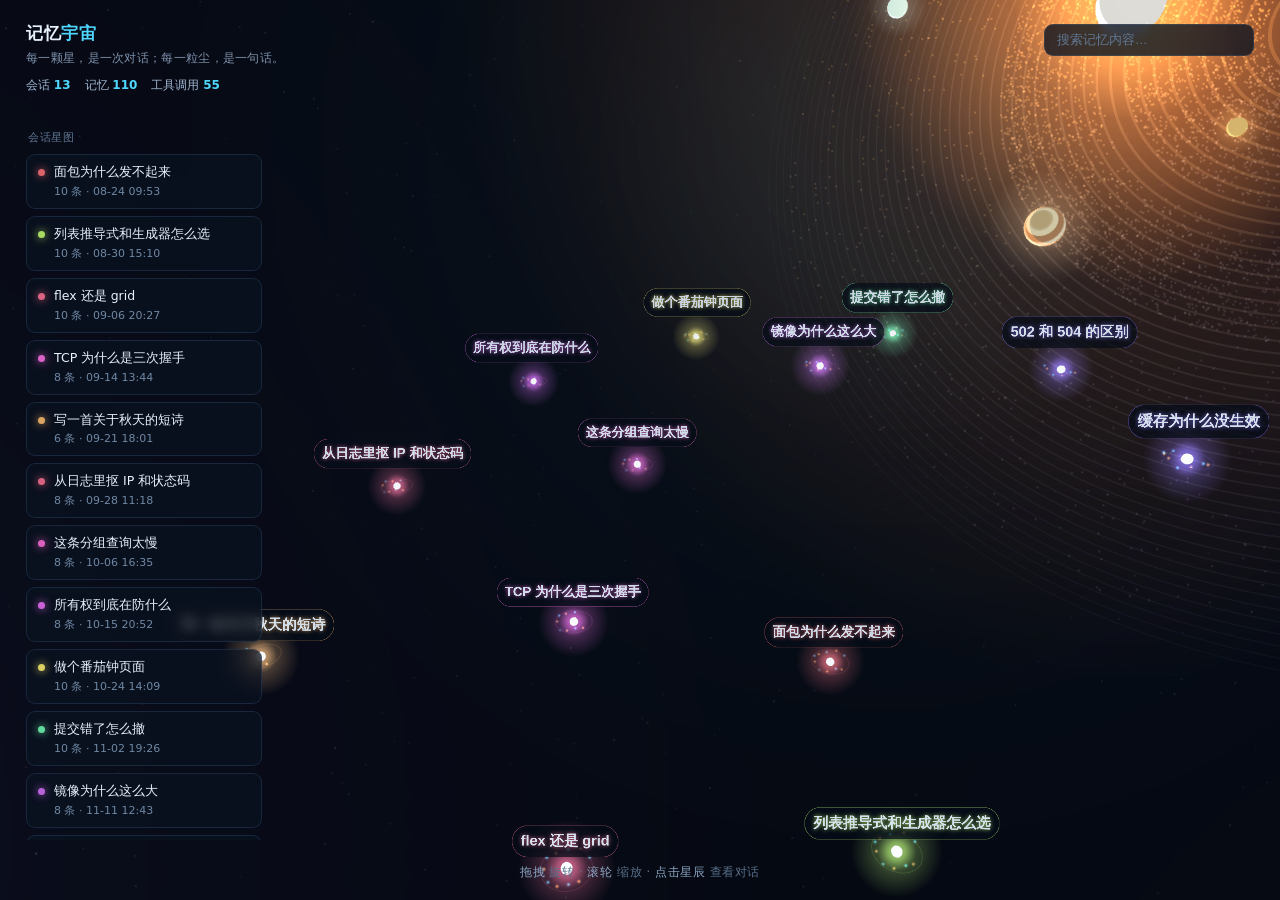
==== web/index.html @ a13488ad "Initial commit: 3D conversation star map (Memory Universe) Pure Three.js, no build step, no backend." ====
<!DOCTYPE html>
<html lang="zh-CN">
<head>
<meta charset="UTF-8">
<title>记忆宇宙 · Memory Universe</title>
<meta name="viewport" content="width=device-width,initial-scale=1">
<link rel="stylesheet" href="style.css">
</head>
<body>

<div class="hud">
  <div class="brand">
    <h1>记忆<b>宇宙</b></h1>
    <p>每一颗星，是一次对话；每一粒尘，是一句话。</p>
    <div class="stat">
      <span>会话 <i id="s-sessions">–</i></span>
      <span>记忆 <i id="s-msgs">–</i></span>
      <span>工具调用 <i id="s-tools">–</i></span>
    </div>
  </div>

  <div class="search">
    <input id="q" type="text" placeholder="搜索记忆内容…">
  </div>

  <div class="side">
    <p class="hint">会话星图</p>
    <div id="list"></div>
  </div>

  <div class="panel" id="panel">
    <button class="close" id="close">×</button>
    <div class="head">
      <div class="proj" id="p-proj"></div>
      <h2 id="p-title"></h2>
      <div class="meta" id="p-meta"></div>
    </div>
    <div class="msgs" id="msgs"></div>
  </div>

  <div class="tips">
    <b>拖拽</b> 旋转 · <b>滚轮</b> 缩放 · <b>点击星辰</b> 查看对话
  </div>
</div>

<script src="vendor/three.min.js"></script>
<script src="app.js"></script>
</body>
</html>
---- web/style.css ----
:root{
  --bg:#04060d;
  --fg:#e8f2ff;
  --dim:#7f93ad;
  --line:rgba(120,180,255,.14);
  --glass:rgba(10,18,32,.72);
  --accent:#4fd8ff;
  --warm:#ffb056;
}
*{box-sizing:border-box;}
html,body{margin:0;height:100%;overflow:hidden;background:var(--bg);color:var(--fg);
  font-family:"Microsoft YaHei","PingFang SC",system-ui,sans-serif;}
canvas{display:block;}

/* ---------- 顶部标题 ---------- */
.hud{position:fixed;inset:0;pointer-events:none;z-index:10;}
.brand{position:absolute;top:22px;left:26px;}
.brand h1{margin:0;font-size:17px;font-weight:600;letter-spacing:.5px;}
.brand h1 b{color:var(--accent);}
.brand p{margin:5px 0 0;font-size:12px;color:var(--dim);letter-spacing:.3px;}
.brand .stat{margin-top:10px;font-size:12px;color:#9fb6d0;display:flex;gap:14px;}
.brand .stat i{font-style:normal;color:var(--accent);font-weight:600;}

/* ---------- 左侧会话列表 ---------- */
.side{position:absolute;top:130px;left:26px;width:236px;max-height:calc(100% - 190px);
  overflow-y:auto;pointer-events:auto;}
.side::-webkit-scrollbar{width:4px;}
.side::-webkit-scrollbar-thumb{background:rgba(120,180,255,.25);border-radius:2px;}
.side .hint{font-size:11px;color:#5f7793;margin:0 0 9px 2px;letter-spacing:.5px;}
.item{display:flex;gap:9px;align-items:flex-start;padding:9px 11px;margin-bottom:7px;
  border:1px solid var(--line);border-radius:9px;background:var(--glass);
  cursor:pointer;transition:.18s;backdrop-filter:blur(6px);}
.item:hover{border-color:rgba(120,180,255,.4);transform:translateX(2px);}
.item.on{border-color:var(--accent);box-shadow:0 0 0 1px rgba(79,216,255,.35),0 0 22px rgba(79,216,255,.12);}
.item .dot{width:7px;height:7px;border-radius:50%;margin-top:5px;flex:0 0 auto;
  background:var(--accent);box-shadow:0 0 8px currentColor;}
.item .t{font-size:12.5px;line-height:1.35;overflow:hidden;text-overflow:ellipsis;
  display:-webkit-box;-webkit-line-clamp:2;-webkit-box-orient:vertical;}
.item .m{font-size:11px;color:#6f88a4;margin-top:3px;}

/* ---------- 右侧消息面板 ---------- */
.panel{position:absolute;top:0;right:0;width:min(430px,42vw);height:100%;
  background:linear-gradient(180deg,rgba(6,11,20,.94),rgba(6,11,20,.86));
  border-left:1px solid var(--line);backdrop-filter:blur(10px);
  transform:translateX(102%);transition:transform .32s cubic-bezier(.22,.8,.28,1);
  pointer-events:auto;display:flex;flex-direction:column;}
.panel.open{transform:translateX(0);}
.panel .head{padding:20px 22px 14px;border-bottom:1px solid var(--line);}
.panel .head .proj{font-size:11px;color:var(--accent);letter-spacing:.6px;}
.panel .head h2{margin:6px 0 0;font-size:16px;font-weight:600;line-height:1.4;}
.panel .head .meta{margin-top:8px;font-size:11.5px;color:#6f88a4;}
.panel .close{position:absolute;top:16px;right:18px;width:26px;height:26px;border:0;
  border-radius:7px;background:rgba(255,255,255,.06);color:#9fb6d0;font-size:15px;
  cursor:pointer;line-height:1;}
.panel .close:hover{background:rgba(255,255,255,.12);color:#fff;}
.msgs{flex:1;overflow-y:auto;padding:14px 18px 40px;}
.msgs::-webkit-scrollbar{width:5px;}
.msgs::-webkit-scrollbar-thumb{background:rgba(120,180,255,.22);border-radius:3px;}
.msg{margin-bottom:13px;padding-left:11px;border-left:2px solid rgba(120,180,255,.18);}
.msg.u{border-left-color:rgba(255,176,86,.55);}
.msg .who{font-size:10.5px;color:#6f88a4;letter-spacing:.5px;margin-bottom:4px;}
.msg.u .who{color:var(--warm);}
.msg .tx{font-size:12.8px;line-height:1.62;color:#cfdcea;white-space:pre-wrap;
  word-break:break-word;}
.msg .tx.clip{display:-webkit-box;-webkit-line-clamp:4;-webkit-box-orient:vertical;overflow:hidden;}
.msg .more{margin-top:5px;font-size:11px;color:var(--accent);cursor:pointer;opacity:.8;}
.msg .more:hover{opacity:1;text-decoration:underline;}
.msg.hl{background:rgba(79,216,255,.08);border-radius:6px;}

/* ---------- 底部提示 ---------- */
.tips{position:absolute;left:50%;bottom:20px;transform:translateX(-50%);
  font-size:11.5px;color:#59708a;letter-spacing:.6px;white-space:nowrap;}
.tips b{color:#8ba7c4;font-weight:500;}

/* ---------- 搜索 ---------- */
.search{position:absolute;top:24px;right:26px;pointer-events:auto;display:flex;gap:8px;}
.search input{width:210px;padding:8px 12px;border-radius:9px;border:1px solid var(--line);
  background:rgba(10,18,32,.8);color:var(--fg);font-size:12.5px;outline:none;
  backdrop-filter:blur(6px);}
.search input:focus{border-color:rgba(79,216,255,.5);}
.search input::placeholder{color:#5f7793;}
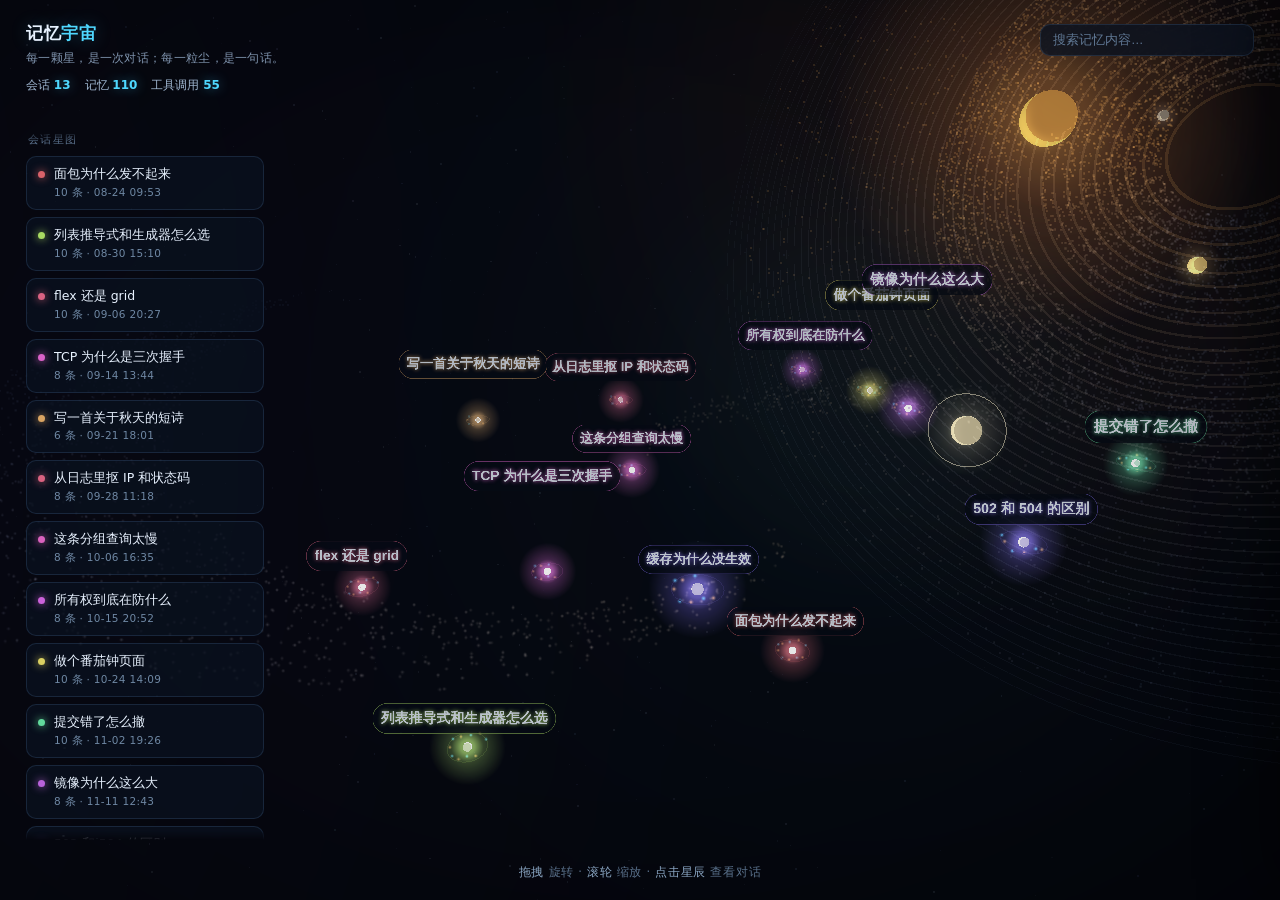
==== commit 299042fa: "feat: visual overhaul - hand-written bloom, galaxy spiral, warp intro, glassmorphism UI" ====
--- a/web/index.html
+++ b/web/index.html
@@ -3,10 +3,24 @@
 <head>
 <meta charset="UTF-8">
 <title>记忆宇宙 · Memory Universe</title>
-<meta name="viewport" content="width=device-width,initial-scale=1">
+<meta name="viewport" content="width=device-width,initial-scale=1,viewport-fit=cover">
+<meta name="color-scheme" content="dark">
+<meta name="theme-color" content="#04060d">
+<meta name="description" content="把对话记录渲染成可飞行、可点击的 3D 星图">
 <link rel="stylesheet" href="style.css">
 </head>
 <body>
+
+<!-- 开场：星际跃迁 -->
+<div id="boot">
+  <div class="boot-ring"></div>
+  <div class="boot-ring r2"></div>
+  <div class="boot-in">
+    <div class="boot-title">记忆<b>宇宙</b></div>
+    <div class="boot-sub">正在穿越记忆星云</div>
+    <div class="boot-bar"><i></i></div>
+  </div>
+</div>
 
 <div class="hud">
   <div class="brand">
@@ -20,16 +34,19 @@
   </div>
 
   <div class="search">
-    <input id="q" type="text" placeholder="搜索记忆内容…">
+    <input id="q" type="text" placeholder="搜索记忆内容…" spellcheck="false">
   </div>
 
-  <div class="side">
+  <button class="menu" id="menu" aria-label="会话列表">会话</button>
+
+  <div class="side" id="side">
     <p class="hint">会话星图</p>
     <div id="list"></div>
   </div>
 
   <div class="panel" id="panel">
-    <button class="close" id="close">×</button>
+    <span class="glow-edge" aria-hidden="true"></span>
+    <button class="close" id="close" aria-label="关闭">×</button>
     <div class="head">
       <div class="proj" id="p-proj"></div>
       <h2 id="p-title"></h2>
--- a/web/style.css
+++ b/web/style.css
@@ -6,76 +6,149 @@
   --glass:rgba(10,18,32,.72);
   --accent:#4fd8ff;
   --warm:#ffb056;
+  --spring:cubic-bezier(.16,1,.3,1);
 }
 *{box-sizing:border-box;}
 html,body{margin:0;height:100%;overflow:hidden;background:var(--bg);color:var(--fg);
-  font-family:"Microsoft YaHei","PingFang SC",system-ui,sans-serif;}
-canvas{display:block;}
+  font-family:"Microsoft YaHei","PingFang SC",system-ui,sans-serif;
+  -webkit-font-smoothing:antialiased;}
+canvas{display:block;cursor:grab;opacity:0;transition:opacity 1.1s ease .12s;}
+body.ready canvas{opacity:1;}
+canvas:active{cursor:grabbing;}
+
+/* ---------- 开场：星际跃迁 ---------- */
+#boot{position:fixed;inset:0;z-index:60;display:flex;align-items:center;justify-content:center;
+  background:radial-gradient(circle at 50% 46%,#0b1830 0%,#04060d 58%,#000 100%);
+  transition:opacity .9s ease,visibility .9s;}
+#boot.done{opacity:0;visibility:hidden;pointer-events:none;}
+.boot-ring{position:absolute;left:50%;top:50%;width:120vmax;height:120vmax;margin:-60vmax 0 0 -60vmax;
+  border-radius:50%;border:1px solid rgba(120,200,255,.16);
+  animation:warp 1.9s cubic-bezier(.2,.7,.3,1) infinite;}
+.boot-ring.r2{animation-delay:.95s;border-color:rgba(190,225,255,.1);}
+@keyframes warp{0%{transform:scale(.06);opacity:0;}18%{opacity:.85;}100%{transform:scale(1);opacity:0;}}
+.boot-in{position:relative;text-align:center;animation:bootIn .9s var(--spring) both;}
+@keyframes bootIn{from{opacity:0;transform:translateY(14px) scale(.96);}to{opacity:1;transform:none;}}
+.boot-title{font-size:26px;font-weight:600;letter-spacing:6px;text-shadow:0 0 26px rgba(79,216,255,.5);}
+.boot-title b{color:var(--accent);}
+.boot-sub{margin-top:12px;font-size:11.5px;letter-spacing:3px;color:#6f88a4;}
+.boot-bar{margin:22px auto 0;width:190px;height:2px;border-radius:2px;background:rgba(120,180,255,.16);
+  overflow:hidden;}
+.boot-bar i{display:block;height:100%;width:38%;border-radius:2px;
+  background:linear-gradient(90deg,transparent,var(--accent),transparent);
+  animation:sweep 1.15s ease-in-out infinite;}
+@keyframes sweep{0%{transform:translateX(-110%);}100%{transform:translateX(360%);}}
 
 /* ---------- 顶部标题 ---------- */
 .hud{position:fixed;inset:0;pointer-events:none;z-index:10;}
 .brand{position:absolute;top:22px;left:26px;}
-.brand h1{margin:0;font-size:17px;font-weight:600;letter-spacing:.5px;}
+.brand h1{margin:0;font-size:17px;font-weight:600;letter-spacing:.6px;
+  text-shadow:0 0 18px rgba(79,216,255,.28);}
 .brand h1 b{color:var(--accent);}
 .brand p{margin:5px 0 0;font-size:12px;color:var(--dim);letter-spacing:.3px;}
 .brand .stat{margin-top:10px;font-size:12px;color:#9fb6d0;display:flex;gap:14px;}
-.brand .stat i{font-style:normal;color:var(--accent);font-weight:600;}
+.brand .stat i{font-style:normal;color:var(--accent);font-weight:600;
+  text-shadow:0 0 12px rgba(79,216,255,.45);}
 
 /* ---------- 左侧会话列表 ---------- */
-.side{position:absolute;top:130px;left:26px;width:236px;max-height:calc(100% - 190px);
-  overflow-y:auto;pointer-events:auto;}
+.side{position:absolute;top:130px;left:26px;width:242px;max-height:calc(100% - 190px);
+  overflow-y:auto;pointer-events:auto;padding:2px 4px 2px 0;
+  mask-image:linear-gradient(180deg,transparent,#000 12px,#000 calc(100% - 10px),transparent);}
 .side::-webkit-scrollbar{width:4px;}
 .side::-webkit-scrollbar-thumb{background:rgba(120,180,255,.25);border-radius:2px;}
-.side .hint{font-size:11px;color:#5f7793;margin:0 0 9px 2px;letter-spacing:.5px;}
-.item{display:flex;gap:9px;align-items:flex-start;padding:9px 11px;margin-bottom:7px;
-  border:1px solid var(--line);border-radius:9px;background:var(--glass);
-  cursor:pointer;transition:.18s;backdrop-filter:blur(6px);}
-.item:hover{border-color:rgba(120,180,255,.4);transform:translateX(2px);}
-.item.on{border-color:var(--accent);box-shadow:0 0 0 1px rgba(79,216,255,.35),0 0 22px rgba(79,216,255,.12);}
+.side .hint{font-size:11px;color:#5f7793;margin:0 0 9px 2px;letter-spacing:1.4px;}
+
+.item{position:relative;display:flex;gap:9px;align-items:flex-start;padding:9px 11px;
+  margin-bottom:7px;border:1px solid var(--line);border-radius:10px;
+  background:var(--glass);cursor:pointer;backdrop-filter:blur(8px);
+  transition:transform .38s var(--spring),border-color .3s,box-shadow .35s,opacity .3s,background .3s;}
+.item::before{content:"";position:absolute;inset:0;border-radius:10px;pointer-events:none;
+  background:linear-gradient(120deg,rgba(79,216,255,.16),transparent 46%);
+  opacity:0;transition:opacity .35s;}
+.item:hover{transform:translateX(3px);border-color:rgba(120,180,255,.42);
+  box-shadow:0 6px 22px rgba(0,0,0,.35);}
+.item:hover::before{opacity:1;}
+.item.on{border-color:rgba(79,216,255,.75);background:rgba(16,32,54,.82);
+  box-shadow:0 0 0 1px rgba(79,216,255,.28),0 0 26px rgba(79,216,255,.16);}
+.item.on::before{opacity:1;}
 .item .dot{width:7px;height:7px;border-radius:50%;margin-top:5px;flex:0 0 auto;
-  background:var(--accent);box-shadow:0 0 8px currentColor;}
+  background:var(--accent);box-shadow:0 0 9px currentColor;}
 .item .t{font-size:12.5px;line-height:1.35;overflow:hidden;text-overflow:ellipsis;
   display:-webkit-box;-webkit-line-clamp:2;-webkit-box-orient:vertical;}
-.item .m{font-size:11px;color:#6f88a4;margin-top:3px;}
+.item .m{font-size:10.5px;color:#6f88a4;margin-top:3px;letter-spacing:.3px;}
 
 /* ---------- 右侧消息面板 ---------- */
-.panel{position:absolute;top:0;right:0;width:min(430px,42vw);height:100%;
-  background:linear-gradient(180deg,rgba(6,11,20,.94),rgba(6,11,20,.86));
-  border-left:1px solid var(--line);backdrop-filter:blur(10px);
-  transform:translateX(102%);transition:transform .32s cubic-bezier(.22,.8,.28,1);
-  pointer-events:auto;display:flex;flex-direction:column;}
+.panel{position:absolute;top:0;right:0;width:min(438px,42vw);height:100%;
+  background:linear-gradient(180deg,rgba(7,13,24,.92),rgba(5,10,18,.9));
+  border-left:1px solid var(--line);backdrop-filter:blur(16px) saturate(1.2);
+  transform:translateX(103%);transition:transform .56s var(--spring);
+  pointer-events:auto;display:flex;flex-direction:column;
+  box-shadow:-30px 0 60px rgba(0,0,0,.45);}
 .panel.open{transform:translateX(0);}
-.panel .head{padding:20px 22px 14px;border-bottom:1px solid var(--line);}
-.panel .head .proj{font-size:11px;color:var(--accent);letter-spacing:.6px;}
-.panel .head h2{margin:6px 0 0;font-size:16px;font-weight:600;line-height:1.4;}
-.panel .head .meta{margin-top:8px;font-size:11.5px;color:#6f88a4;}
-.panel .close{position:absolute;top:16px;right:18px;width:26px;height:26px;border:0;
-  border-radius:7px;background:rgba(255,255,255,.06);color:#9fb6d0;font-size:15px;
-  cursor:pointer;line-height:1;}
-.panel .close:hover{background:rgba(255,255,255,.12);color:#fff;}
-.msgs{flex:1;overflow-y:auto;padding:14px 18px 40px;}
+.panel .glow-edge{position:absolute;top:0;left:-1px;width:1px;height:100%;
+  background:linear-gradient(180deg,transparent,rgba(79,216,255,.75),rgba(255,176,86,.45),transparent);
+  box-shadow:0 0 18px rgba(79,216,255,.45);opacity:.9;}
+.panel .head{position:relative;padding:22px 24px 15px;border-bottom:1px solid var(--line);}
+.panel .head::after{content:"";position:absolute;left:0;right:0;bottom:-1px;height:1px;
+  background:linear-gradient(90deg,rgba(79,216,255,.7),transparent 70%);}
+.panel .head .proj{font-size:11px;color:var(--accent);letter-spacing:1px;opacity:.9;
+  white-space:nowrap;overflow:hidden;text-overflow:ellipsis;}
+.panel .head h2{margin:7px 0 0;font-size:16.5px;font-weight:600;line-height:1.42;}
+.panel .head .meta{margin-top:9px;font-size:11.5px;color:#6f88a4;letter-spacing:.2px;}
+.panel .close{position:absolute;top:17px;right:19px;width:27px;height:27px;border:0;
+  border-radius:8px;background:rgba(255,255,255,.06);color:#9fb6d0;font-size:15px;
+  cursor:pointer;line-height:1;transition:.25s var(--spring);}
+.panel .close:hover{background:rgba(255,255,255,.14);color:#fff;transform:rotate(90deg);}
+
+.msgs{flex:1;overflow-y:auto;padding:16px 20px 46px;scroll-behavior:smooth;}
 .msgs::-webkit-scrollbar{width:5px;}
 .msgs::-webkit-scrollbar-thumb{background:rgba(120,180,255,.22);border-radius:3px;}
-.msg{margin-bottom:13px;padding-left:11px;border-left:2px solid rgba(120,180,255,.18);}
+.msg{margin-bottom:14px;padding-left:12px;border-left:2px solid rgba(120,180,255,.16);
+  animation:msgIn .5s var(--spring) both;animation-delay:var(--d,0ms);}
 .msg.u{border-left-color:rgba(255,176,86,.55);}
-.msg .who{font-size:10.5px;color:#6f88a4;letter-spacing:.5px;margin-bottom:4px;}
+@keyframes msgIn{from{opacity:0;transform:translateY(9px);}to{opacity:1;transform:none;}}
+.msg .who{font-size:10.5px;color:#6f88a4;letter-spacing:.6px;margin-bottom:4px;}
 .msg.u .who{color:var(--warm);}
-.msg .tx{font-size:12.8px;line-height:1.62;color:#cfdcea;white-space:pre-wrap;
+.msg .tx{font-size:12.8px;line-height:1.64;color:#cfdcea;white-space:pre-wrap;
   word-break:break-word;}
 .msg .tx.clip{display:-webkit-box;-webkit-line-clamp:4;-webkit-box-orient:vertical;overflow:hidden;}
 .msg .more{margin-top:5px;font-size:11px;color:var(--accent);cursor:pointer;opacity:.8;}
 .msg .more:hover{opacity:1;text-decoration:underline;}
-.msg.hl{background:rgba(79,216,255,.08);border-radius:6px;}
+.msg.hl{background:rgba(79,216,255,.08);border-radius:6px;box-shadow:0 0 0 1px rgba(79,216,255,.2);}
 
 /* ---------- 底部提示 ---------- */
 .tips{position:absolute;left:50%;bottom:20px;transform:translateX(-50%);
-  font-size:11.5px;color:#59708a;letter-spacing:.6px;white-space:nowrap;}
+  font-size:11.5px;color:#59708a;letter-spacing:.7px;white-space:nowrap;}
 .tips b{color:#8ba7c4;font-weight:500;}
 
 /* ---------- 搜索 ---------- */
 .search{position:absolute;top:24px;right:26px;pointer-events:auto;display:flex;gap:8px;}
-.search input{width:210px;padding:8px 12px;border-radius:9px;border:1px solid var(--line);
+.search input{width:214px;padding:8px 12px;border-radius:10px;border:1px solid var(--line);
   background:rgba(10,18,32,.8);color:var(--fg);font-size:12.5px;outline:none;
-  backdrop-filter:blur(6px);}
-.search input:focus{border-color:rgba(79,216,255,.5);}
-.search input::placeholder{color:#5f7793;}+  backdrop-filter:blur(8px);transition:border-color .3s,box-shadow .3s,width .4s var(--spring);}
+.search input:focus{border-color:rgba(79,216,255,.6);width:250px;
+  box-shadow:0 0 0 3px rgba(79,216,255,.10),0 0 24px rgba(79,216,255,.12);}
+.search input::placeholder{color:#5f7793;}
+
+/* ---------- 移动端 ---------- */
+.menu{display:none;position:absolute;top:24px;left:26px;pointer-events:auto;
+  padding:7px 12px;border-radius:9px;border:1px solid var(--line);
+  background:rgba(10,18,32,.85);color:#9fb6d0;font-size:12px;cursor:pointer;
+  backdrop-filter:blur(8px);}
+
+@media (max-width:820px){
+  .brand{top:16px;left:16px;}
+  .brand h1{font-size:15px;}
+  .brand p{display:none;}
+  .brand .stat{font-size:11px;gap:10px;margin-top:7px;}
+  .search{top:16px;right:16px;}
+  .search input{width:132px;font-size:12px;}
+  .search input:focus{width:150px;}
+  .menu{display:block;top:auto;bottom:56px;left:16px;}
+  .side{top:auto;bottom:96px;left:16px;width:calc(100% - 32px);max-height:38vh;
+    transform:translateY(12px);opacity:0;pointer-events:none;transition:.4s var(--spring);}
+  .side.open{transform:none;opacity:1;pointer-events:auto;}
+  .panel{width:100%;}
+  .panel .head{padding:18px 18px 13px;}
+  .msgs{padding:14px 14px 40px;}
+  .tips{font-size:10.5px;bottom:14px;letter-spacing:.3px;}
+}
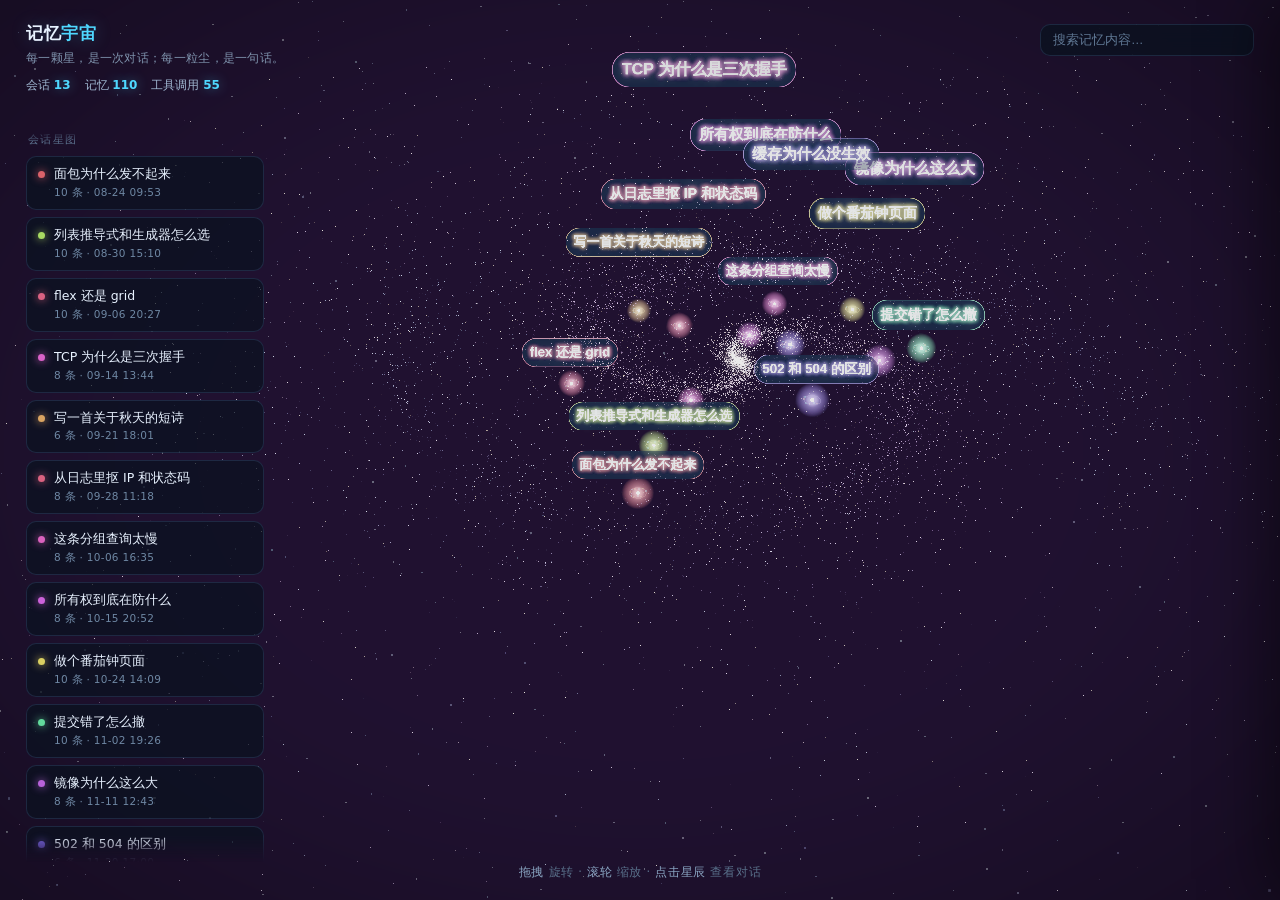
==== commit 6556c000: "feat: port purple particle galaxy + dust from reference template (ACES/sRGB, breathing shader)" ====
--- a/web/index.html
+++ b/web/index.html
@@ -10,6 +10,9 @@
 <link rel="stylesheet" href="style.css">
 </head>
 <body>
+
+<!-- 背景图图层：?bg=<url> 或同目录 bg.jpg，会覆盖在星野上做氛围底 -->
+<div id="bg" aria-hidden="true"></div>
 
 <!-- 开场：星际跃迁 -->
 <div id="boot">
--- a/web/style.css
+++ b/web/style.css
@@ -15,6 +15,14 @@
 canvas{display:block;cursor:grab;opacity:0;transition:opacity 1.1s ease .12s;}
 body.ready canvas{opacity:1;}
 canvas:active{cursor:grabbing;}
+
+/* 背景图：叠在星野上层做氛围，screen 混合让暗部不糊，四角再压暗 */
+#bg{position:fixed;inset:0;z-index:2;pointer-events:none;opacity:0;
+  background-position:center;background-size:cover;background-repeat:no-repeat;
+  mix-blend-mode:screen;transition:opacity 1.4s ease;
+  -webkit-mask-image:radial-gradient(ellipse at 55% 45%,#000 42%,transparent 88%);
+  mask-image:radial-gradient(ellipse at 55% 45%,#000 42%,transparent 88%);}
+#bg.on{opacity:.40;}
 
 /* ---------- 开场：星际跃迁 ---------- */
 #boot{position:fixed;inset:0;z-index:60;display:flex;align-items:center;justify-content:center;
@@ -50,11 +58,12 @@
   text-shadow:0 0 12px rgba(79,216,255,.45);}
 
 /* ---------- 左侧会话列表 ---------- */
-.side{position:absolute;top:130px;left:26px;width:242px;max-height:calc(100% - 190px);
+.side{position:absolute;top:130px;left:26px;width:242px;max-height:calc(100% - 168px);
   overflow-y:auto;pointer-events:auto;padding:2px 4px 2px 0;
-  mask-image:linear-gradient(180deg,transparent,#000 12px,#000 calc(100% - 10px),transparent);}
+  mask-image:linear-gradient(180deg,transparent,#000 12px,#000 calc(100% - 26px),transparent);}
 .side::-webkit-scrollbar{width:4px;}
-.side::-webkit-scrollbar-thumb{background:rgba(120,180,255,.25);border-radius:2px;}
+.side::-webkit-scrollbar-thumb{background:rgba(120,180,255,.32);border-radius:2px;}
+.side::-webkit-scrollbar-track{background:transparent;}
 .side .hint{font-size:11px;color:#5f7793;margin:0 0 9px 2px;letter-spacing:1.4px;}
 
 .item{position:relative;display:flex;gap:9px;align-items:flex-start;padding:9px 11px;
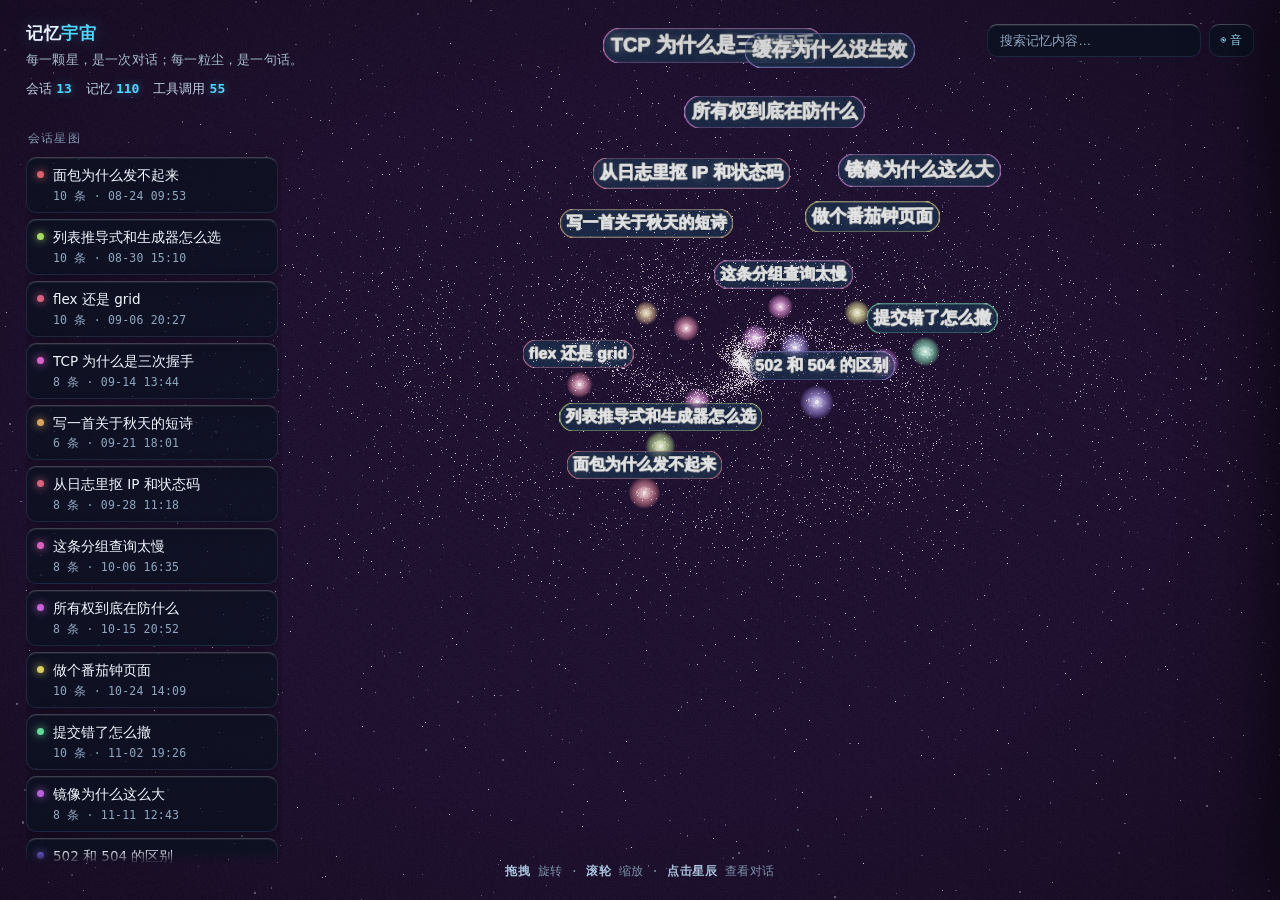
==== commit 069cccdf: "feat: cinematic pass - shockwave, fiber links, audio, reticle, scramble title, shader grain, mono HU" ====
--- a/web/index.html
+++ b/web/index.html
@@ -38,6 +38,7 @@
 
   <div class="search">
     <input id="q" type="text" placeholder="搜索记忆内容…" spellcheck="false">
+    <button class="mute" id="mute" aria-label="音效开关">◉ 音</button>
   </div>
 
   <button class="menu" id="menu" aria-label="会话列表">会话</button>
@@ -61,6 +62,16 @@
   <div class="tips">
     <b>拖拽</b> 旋转 · <b>滚轮</b> 缩放 · <b>点击星辰</b> 查看对话
   </div>
+
+  <!-- 科幻准星：跟随指针，锁定星辰时收缩并显示赤经赤纬 -->
+  <div id="reticle" aria-hidden="true">
+    <span class="ret-ring"></span>
+    <span class="ret-tick t"></span>
+    <span class="ret-tick r"></span>
+    <span class="ret-tick b"></span>
+    <span class="ret-tick l"></span>
+    <span class="ret-coord"></span>
+  </div>
 </div>
 
 <script src="vendor/three.min.js"></script>
--- a/web/style.css
+++ b/web/style.css
@@ -11,7 +11,8 @@
 *{box-sizing:border-box;}
 html,body{margin:0;height:100%;overflow:hidden;background:var(--bg);color:var(--fg);
   font-family:"Microsoft YaHei","PingFang SC",system-ui,sans-serif;
-  -webkit-font-smoothing:antialiased;}
+  /* Windows 上 antialiased 会关掉次像素渲染，字又细又灰；用默认渲染最锐 */
+  -webkit-font-smoothing:auto;text-rendering:optimizeLegibility;}
 canvas{display:block;cursor:grab;opacity:0;transition:opacity 1.1s ease .12s;}
 body.ready canvas{opacity:1;}
 canvas:active{cursor:grabbing;}
@@ -52,22 +53,27 @@
 .brand h1{margin:0;font-size:17px;font-weight:600;letter-spacing:.6px;
   text-shadow:0 0 18px rgba(79,216,255,.28);}
 .brand h1 b{color:var(--accent);}
-.brand p{margin:5px 0 0;font-size:12px;color:var(--dim);letter-spacing:.3px;}
-.brand .stat{margin-top:10px;font-size:12px;color:#9fb6d0;display:flex;gap:14px;}
+.brand p{margin:6px 0 0;font-size:13px;color:#a8bccf;letter-spacing:.2px;}
+.brand .stat{margin-top:11px;font-size:13px;color:#bcd0e4;display:flex;gap:14px;}
 .brand .stat i{font-style:normal;color:var(--accent);font-weight:600;
   text-shadow:0 0 12px rgba(79,216,255,.45);}
 
 /* ---------- 左侧会话列表 ---------- */
-.side{position:absolute;top:130px;left:26px;width:242px;max-height:calc(100% - 168px);
-  overflow-y:auto;pointer-events:auto;padding:2px 4px 2px 0;
-  mask-image:linear-gradient(180deg,transparent,#000 12px,#000 calc(100% - 26px),transparent);}
+.side{position:absolute;top:128px;left:26px;width:256px;max-height:calc(100% - 164px);
+  overflow-y:auto;pointer-events:auto;padding:2px 4px 16px 0;
+  mask-image:linear-gradient(180deg,transparent,#000 10px,#000 calc(100% - 14px),transparent);}
 .side::-webkit-scrollbar{width:4px;}
 .side::-webkit-scrollbar-thumb{background:rgba(120,180,255,.32);border-radius:2px;}
 .side::-webkit-scrollbar-track{background:transparent;}
-.side .hint{font-size:11px;color:#5f7793;margin:0 0 9px 2px;letter-spacing:1.4px;}
-
-.item{position:relative;display:flex;gap:9px;align-items:flex-start;padding:9px 11px;
-  margin-bottom:7px;border:1px solid var(--line);border-radius:10px;
+.side .hint{font-size:12px;color:#8ba2ba;margin:0 0 10px 2px;letter-spacing:1.2px;}
+
+/* 虚拟滚动：超过 120 条时行高必须固定，JS 靠 58px 这个步长算可视窗口 */
+.side.virtual .item{height:52px;overflow:hidden;}
+.side.virtual .item .t{-webkit-line-clamp:1;}
+.vlist-inner{will-change:padding-top;}
+
+.item{position:relative;display:flex;gap:9px;align-items:flex-start;padding:8px 10px;
+  margin-bottom:6px;border:1px solid var(--line);border-radius:10px;
   background:var(--glass);cursor:pointer;backdrop-filter:blur(8px);
   transition:transform .38s var(--spring),border-color .3s,box-shadow .35s,opacity .3s,background .3s;}
 .item::before{content:"";position:absolute;inset:0;border-radius:10px;pointer-events:none;
@@ -81,9 +87,9 @@
 .item.on::before{opacity:1;}
 .item .dot{width:7px;height:7px;border-radius:50%;margin-top:5px;flex:0 0 auto;
   background:var(--accent);box-shadow:0 0 9px currentColor;}
-.item .t{font-size:12.5px;line-height:1.35;overflow:hidden;text-overflow:ellipsis;
+.item .t{font-size:13.5px;line-height:1.4;color:#f2f8ff;overflow:hidden;text-overflow:ellipsis;
   display:-webkit-box;-webkit-line-clamp:2;-webkit-box-orient:vertical;}
-.item .m{font-size:10.5px;color:#6f88a4;margin-top:3px;letter-spacing:.3px;}
+.item .m{font-size:11.5px;color:#8fa6bf;margin-top:4px;letter-spacing:.2px;}
 
 /* ---------- 右侧消息面板 ---------- */
 .panel{position:absolute;top:0;right:0;width:min(438px,42vw);height:100%;
@@ -96,14 +102,15 @@
 .panel .glow-edge{position:absolute;top:0;left:-1px;width:1px;height:100%;
   background:linear-gradient(180deg,transparent,rgba(79,216,255,.75),rgba(255,176,86,.45),transparent);
   box-shadow:0 0 18px rgba(79,216,255,.45);opacity:.9;}
-.panel .head{position:relative;padding:22px 24px 15px;border-bottom:1px solid var(--line);}
+.panel .head{position:relative;padding:22px 56px 15px 24px;border-bottom:1px solid var(--line);}
 .panel .head::after{content:"";position:absolute;left:0;right:0;bottom:-1px;height:1px;
   background:linear-gradient(90deg,rgba(79,216,255,.7),transparent 70%);}
-.panel .head .proj{font-size:11px;color:var(--accent);letter-spacing:1px;opacity:.9;
+.panel .head .proj{font-size:11.5px;color:#7fe2ff;letter-spacing:.8px;opacity:1;
   white-space:nowrap;overflow:hidden;text-overflow:ellipsis;}
-.panel .head h2{margin:7px 0 0;font-size:16.5px;font-weight:600;line-height:1.42;}
-.panel .head .meta{margin-top:9px;font-size:11.5px;color:#6f88a4;letter-spacing:.2px;}
+.panel .head h2{margin:7px 0 0;font-size:17px;font-weight:600;line-height:1.42;color:#f4faff;}
+.panel .head .meta{margin-top:9px;font-size:12px;color:#8fa6bf;letter-spacing:.2px;}
 .panel .close{position:absolute;top:17px;right:19px;width:27px;height:27px;border:0;
+  z-index:3;
   border-radius:8px;background:rgba(255,255,255,.06);color:#9fb6d0;font-size:15px;
   cursor:pointer;line-height:1;transition:.25s var(--spring);}
 .panel .close:hover{background:rgba(255,255,255,.14);color:#fff;transform:rotate(90deg);}
@@ -115,9 +122,9 @@
   animation:msgIn .5s var(--spring) both;animation-delay:var(--d,0ms);}
 .msg.u{border-left-color:rgba(255,176,86,.55);}
 @keyframes msgIn{from{opacity:0;transform:translateY(9px);}to{opacity:1;transform:none;}}
-.msg .who{font-size:10.5px;color:#6f88a4;letter-spacing:.6px;margin-bottom:4px;}
+.msg .who{font-size:11.5px;color:#8fa6bf;letter-spacing:.5px;margin-bottom:5px;}
 .msg.u .who{color:var(--warm);}
-.msg .tx{font-size:12.8px;line-height:1.64;color:#cfdcea;white-space:pre-wrap;
+.msg .tx{font-size:13.5px;line-height:1.72;color:#dbe7f4;white-space:pre-wrap;
   word-break:break-word;}
 .msg .tx.clip{display:-webkit-box;-webkit-line-clamp:4;-webkit-box-orient:vertical;overflow:hidden;}
 .msg .more{margin-top:5px;font-size:11px;color:var(--accent);cursor:pointer;opacity:.8;}
@@ -126,17 +133,17 @@
 
 /* ---------- 底部提示 ---------- */
 .tips{position:absolute;left:50%;bottom:20px;transform:translateX(-50%);
-  font-size:11.5px;color:#59708a;letter-spacing:.7px;white-space:nowrap;}
-.tips b{color:#8ba7c4;font-weight:500;}
+  font-size:12px;color:#7d93ab;letter-spacing:.5px;white-space:nowrap;}
+.tips b{color:#a9c2dc;font-weight:600;}
 
 /* ---------- 搜索 ---------- */
 .search{position:absolute;top:24px;right:26px;pointer-events:auto;display:flex;gap:8px;}
 .search input{width:214px;padding:8px 12px;border-radius:10px;border:1px solid var(--line);
-  background:rgba(10,18,32,.8);color:var(--fg);font-size:12.5px;outline:none;
+  background:rgba(10,18,32,.8);color:var(--fg);font-size:13px;outline:none;
   backdrop-filter:blur(8px);transition:border-color .3s,box-shadow .3s,width .4s var(--spring);}
 .search input:focus{border-color:rgba(79,216,255,.6);width:250px;
   box-shadow:0 0 0 3px rgba(79,216,255,.10),0 0 24px rgba(79,216,255,.12);}
-.search input::placeholder{color:#5f7793;}
+.search input::placeholder{color:#8fa6bf;}
 
 /* ---------- 移动端 ---------- */
 .menu{display:none;position:absolute;top:24px;left:26px;pointer-events:auto;
@@ -160,4 +167,50 @@
   .panel .head{padding:18px 18px 13px;}
   .msgs{padding:14px 14px 40px;}
   .tips{font-size:10.5px;bottom:14px;letter-spacing:.3px;}
-}+}
+
+/* ================= 电影质感层 ================= */
+/* 颗粒改在 WebGL 合成着色器里做（见 app.js composite），
+   这里不再用全屏 mix-blend-mode 伪元素——某些合成路径下会把整张画布压黑。 */
+
+/* Linear 风格：顶部 1px 高光 + 内描边，比单色边框更有实体感 */
+.item{border-top:1px solid rgba(255,255,255,.20);
+  box-shadow:inset 0 1px 0 rgba(255,255,255,.07),0 6px 18px rgba(0,0,0,.32);}
+.item.on{border-top-color:rgba(140,230,255,.55);}
+.panel{border-top:1px solid rgba(255,255,255,.16);
+  box-shadow:-30px 0 60px rgba(0,0,0,.5),inset 0 1px 0 rgba(255,255,255,.06);}
+.search input{border-top-color:rgba(255,255,255,.26);
+  box-shadow:inset 0 1px 0 rgba(255,255,255,.08);}
+
+/* 等宽读数：数字不抖动，带一点荧光 */
+.brand .stat i,.item .m,.msg .who,.tips,.panel .head .meta,.panel .head .proj{
+  font-family:"JetBrains Mono","Cascadia Mono",Consolas,"SF Mono",Menlo,monospace;
+  font-variant-numeric:tabular-nums;}
+.brand .stat i{text-shadow:0 0 10px rgba(79,216,255,.45);}
+
+/* 音效开关 */
+.mute{pointer-events:auto;padding:7px 10px;border-radius:10px;cursor:pointer;
+  border:1px solid var(--line);border-top-color:rgba(255,255,255,.24);
+  background:rgba(10,18,32,.8);color:#9fe2ff;font-size:12px;letter-spacing:.5px;
+  backdrop-filter:blur(8px);transition:.25s;}
+.mute:hover{color:#eaf7ff;border-color:rgba(79,216,255,.5);}
+.mute.off{color:#6f88a4;}
+
+/* 科幻准星 */
+canvas{cursor:none;}
+#reticle{position:fixed;top:0;left:0;z-index:900;pointer-events:none;
+  width:34px;height:34px;margin:-17px 0 0 -17px;opacity:0;transition:opacity .25s;}
+#reticle.on{opacity:.85;}
+#reticle .ret-ring{position:absolute;inset:0;border:1px solid rgba(127,226,255,.55);
+  border-radius:50%;transition:transform .18s var(--spring),border-color .18s;}
+#reticle .ret-tick{position:absolute;background:rgba(127,226,255,.75);}
+#reticle .ret-tick.t{left:50%;top:-4px;width:1px;height:8px;margin-left:-.5px;}
+#reticle .ret-tick.b{left:50%;bottom:-4px;width:1px;height:8px;margin-left:-.5px;}
+#reticle .ret-tick.l{top:50%;left:-4px;height:1px;width:8px;margin-top:-.5px;}
+#reticle .ret-tick.r{top:50%;right:-4px;height:1px;width:8px;margin-top:-.5px;}
+#reticle.lock .ret-ring{transform:scale(.62);border-color:rgba(255,176,86,.9);
+  box-shadow:0 0 14px rgba(255,176,86,.45);}
+#reticle .ret-coord{position:absolute;left:44px;top:6px;white-space:nowrap;
+  font-family:"JetBrains Mono",Consolas,monospace;font-size:12px;letter-spacing:.6px;
+  color:#a8ecff;text-shadow:0 0 10px rgba(79,216,255,.55),0 1px 2px rgba(0,0,0,.8);opacity:0;transition:opacity .2s;}
+#reticle.lock .ret-coord{opacity:1;}
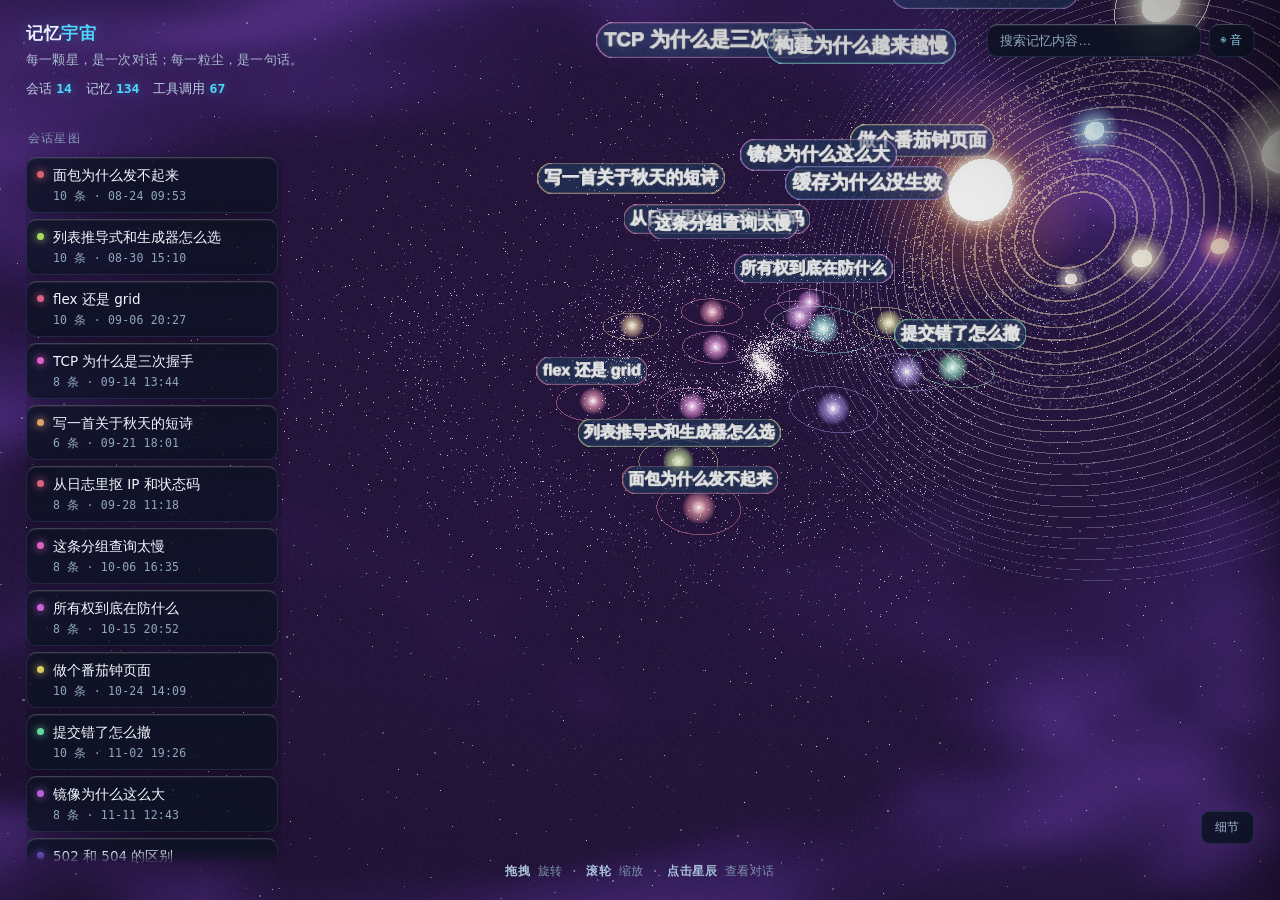
==== commit 017739f5: "feat: message-level detail stars on a rising time helix Every message becomes a small star orbiting " ====
--- a/web/index.html
+++ b/web/index.html
@@ -59,9 +59,14 @@
     <div class="msgs" id="msgs"></div>
   </div>
 
+  <button class="expand" id="expand" aria-label="展开细节">细节</button>
+
   <div class="tips">
     <b>拖拽</b> 旋转 · <b>滚轮</b> 缩放 · <b>点击星辰</b> 查看对话
   </div>
+
+  <!-- 细节星的单行摘要：跟随指针，不进 3D 渲染管线 -->
+  <div id="mtip" aria-hidden="true"></div>
 
   <!-- 科幻准星：跟随指针，锁定星辰时收缩并显示赤经赤纬 -->
   <div id="reticle" aria-hidden="true">
--- a/web/style.css
+++ b/web/style.css
@@ -136,6 +136,23 @@
   font-size:12px;color:#7d93ab;letter-spacing:.5px;white-space:nowrap;}
 .tips b{color:#a9c2dc;font-weight:600;}
 
+/* ---------- 细节 / 总体 开关 ---------- */
+.expand{position:absolute;right:26px;bottom:56px;pointer-events:auto;
+  padding:7px 13px;border-radius:9px;border:1px solid var(--line);
+  background:rgba(10,18,32,.85);color:#9fb6d0;font-size:12px;letter-spacing:.6px;
+  cursor:pointer;backdrop-filter:blur(8px);transition:color .3s,border-color .3s,background .3s;}
+.expand:hover{color:#dff0ff;border-color:rgba(120,190,255,.45);}
+.expand.on{color:#04121c;background:rgba(79,216,255,.86);border-color:transparent;}
+
+/* ---------- 消息小星的摘要气泡 ---------- */
+#mtip{position:fixed;top:0;left:0;z-index:950;pointer-events:none;
+  max-width:330px;padding:6px 10px;border-radius:8px;
+  background:rgba(8,14,26,.93);border:1px solid rgba(120,180,255,.26);
+  color:#cfe4ff;font-size:12px;line-height:1.45;letter-spacing:.2px;
+  box-shadow:0 6px 24px rgba(0,0,0,.45);backdrop-filter:blur(6px);
+  opacity:0;transition:opacity .18s;}
+#mtip.on{opacity:1;}
+
 /* ---------- 搜索 ---------- */
 .search{position:absolute;top:24px;right:26px;pointer-events:auto;display:flex;gap:8px;}
 .search input{width:214px;padding:8px 12px;border-radius:10px;border:1px solid var(--line);
@@ -213,4 +230,5 @@
 #reticle .ret-coord{position:absolute;left:44px;top:6px;white-space:nowrap;
   font-family:"JetBrains Mono",Consolas,monospace;font-size:12px;letter-spacing:.6px;
   color:#a8ecff;text-shadow:0 0 10px rgba(79,216,255,.55),0 1px 2px rgba(0,0,0,.8);opacity:0;transition:opacity .2s;}
-#reticle.lock .ret-coord{opacity:1;}+#reticle.lock .ret-coord{opacity:1;}
+#reticle.near-r .ret-coord{left:auto;right:44px;text-align:right;}
